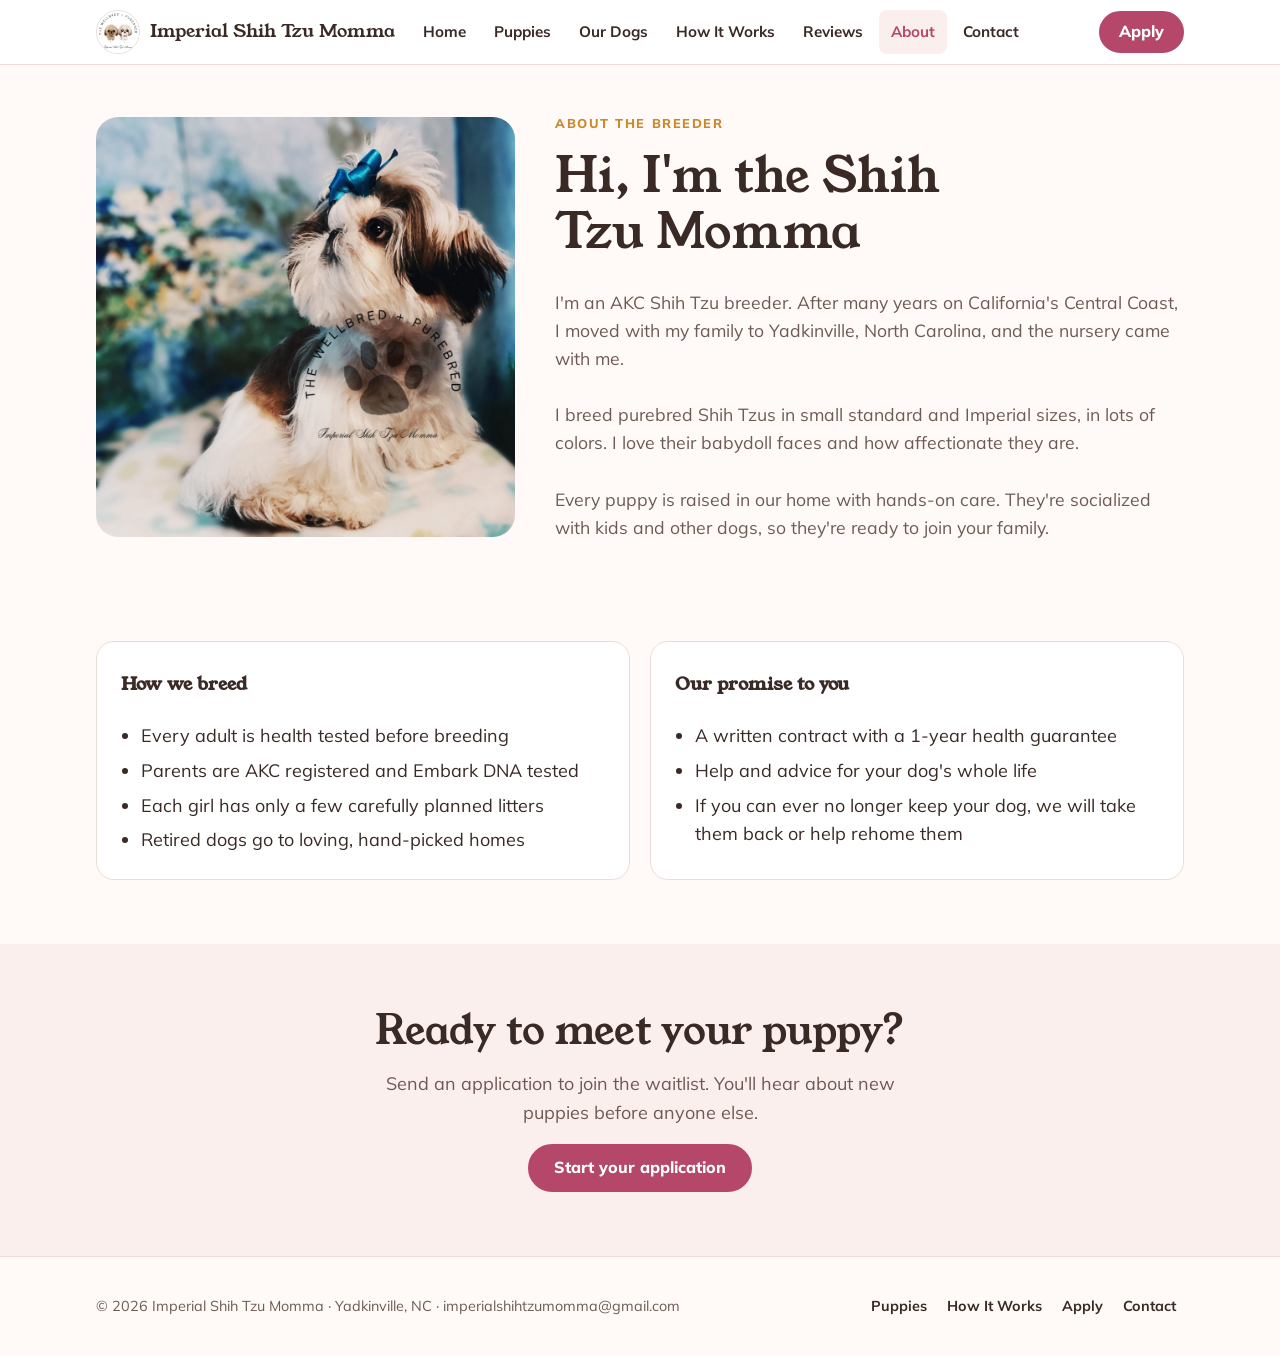
==== about.html @ 70576f69 "Imperial Shih Tzu Momma website" ====
<!doctype html>
<html lang="en">
<head>
<meta charset="utf-8">
<meta name="viewport" content="width=device-width, initial-scale=1, viewport-fit=cover">
<title>About | Imperial Shih Tzu Momma</title>
<meta name="description" content="About Imperial Shih Tzu Momma, an AKC Shih Tzu breeder in Yadkinville, North Carolina.">
<meta property="og:title" content="About | Imperial Shih Tzu Momma">
<meta property="og:description" content="About Imperial Shih Tzu Momma, an AKC Shih Tzu breeder in Yadkinville, North Carolina.">
<meta property="og:image" content="images/pup-red-girl.jpg">
<link rel="icon" href="images/logo.jpg">
<link rel="preconnect" href="https://fonts.googleapis.com">
<link rel="preconnect" href="https://fonts.gstatic.com" crossorigin>
<link rel="stylesheet" href="https://fonts.googleapis.com/css2?family=Young+Serif&family=Mulish:wght@400;600;700;800&display=swap">
<link rel="stylesheet" href="css/styles.css">
</head>
<body>
<a class="skip" href="#main">Skip to content</a>
<header>
  <div class="wrap bar">
    <a class="brand" href="index.html"><img src="images/logo.jpg" alt="">Imperial Shih Tzu Momma</a>
    <button class="menu-btn" id="menuBtn" aria-expanded="false" aria-controls="mainNav">Menu</button>
    <nav id="mainNav" aria-label="Main">
      <ul>
        <li><a href="index.html">Home</a></li>
        <li><a href="puppies.html">Puppies</a></li>
        <li><a href="our-dogs.html">Our Dogs</a></li>
        <li><a href="how-it-works.html">How It Works</a></li>
        <li><a href="reviews.html">Reviews</a></li>
        <li><a href="about.html" aria-current="page">About</a></li>
        <li><a href="contact.html">Contact</a></li>
      </ul>
    </nav>
    <a class="btn primary" href="apply.html">Apply</a>
  </div>
</header>
<main id="main">
<section class="page-hero">
  <div class="wrap about">
    <img src="images/parti-blue-bow.jpg" alt="Parti colored Shih Tzu with a blue bow" loading="lazy">
    <div class="copy">
      <span class="eyebrow">About the breeder</span>
      <h1>Hi, I'm the Shih Tzu Momma</h1>
      <p>I'm an AKC Shih Tzu breeder. After many years on California's Central Coast, I moved with my family to Yadkinville, North Carolina, and the nursery came with me.</p>
      <p>I breed purebred Shih Tzus in small standard and Imperial sizes, in lots of colors. I love their babydoll faces and how affectionate they are.</p>
      <p>Every puppy is raised in our home with hands-on care. They're socialized with kids and other dogs, so they're ready to join your family.</p>
    </div>
  </div>
</section>
<section>
  <div class="wrap">
    <div class="two">
      <div class="panel">
        <h2 class="subhead">How we breed</h2>
        <ul>
          <li>Every adult is health tested before breeding</li>
          <li>Parents are AKC registered and Embark DNA tested</li>
          <li>Each girl has only a few carefully planned litters</li>
          <li>Retired dogs go to loving, hand-picked homes</li>
        </ul>
      </div>
      <div class="panel">
        <h2 class="subhead">Our promise to you</h2>
        <ul>
          <li>A written contract with a 1-year health guarantee</li>
          <li>Help and advice for your dog's whole life</li>
          <li>If you can ever no longer keep your dog, we will take them back or help rehome them</li>
        </ul>
      </div>
    </div>
  </div>
</section>
<section class="alt cta-band">
  <div class="wrap">
    <h2>Ready to meet your puppy?</h2>
    <p>Send an application to join the waitlist. You'll hear about new puppies before anyone else.</p>
    <a class="btn primary" href="apply.html">Start your application</a>
  </div>
</section>
</main>
<footer>
  <div class="wrap">
    <span>© 2026 Imperial Shih Tzu Momma · Yadkinville, NC · imperialshihtzumomma@gmail.com</span>
    <nav aria-label="Footer"><ul><li><a href="puppies.html">Puppies</a></li><li><a href="how-it-works.html">How It Works</a></li><li><a href="apply.html">Apply</a></li><li><a href="contact.html">Contact</a></li></ul></nav>
  </div>
</footer>
<script src="js/main.js"></script>
</body>
</html>
---- css/styles.css ----
html{-webkit-text-size-adjust:100%}
body{margin:0}
img{max-width:100%;height:auto}
[hidden]{display:none!important}
/* Layout: one calm scrolling page, sticky nav, photo-first cards; each section = one Wix page */
:root{
  --bg:#fffaf8; --surface:#ffffff; --tint:#fbefee; --fg:#3a2a26; --muted:#6e5a54;
  --rose:#b5476a; --rose-ink:#ffffff; --honey:#c98a2b; --line:#ecdcd8; --sold:#8a7b77;
  --display:"Young Serif",Georgia,serif; --body:"Mulish",system-ui,-apple-system,"Segoe UI",sans-serif;
}
@media (prefers-color-scheme:dark){:root:not([data-theme="light"]){
  --bg:#1f1817; --surface:#2a2120; --tint:#33272a; --fg:#f5ebe8; --muted:#c9b6b0;
  --rose:#f08aab; --rose-ink:#2a1219; --honey:#e9b45e; --line:#46383a; --sold:#a8999a; color-scheme:dark}}
:root[data-theme="dark"]{
  --bg:#1f1817; --surface:#2a2120; --tint:#33272a; --fg:#f5ebe8; --muted:#c9b6b0;
  --rose:#f08aab; --rose-ink:#2a1219; --honey:#e9b45e; --line:#46383a; --sold:#a8999a; color-scheme:dark}
*{box-sizing:border-box}
html{scroll-behavior:smooth;scroll-padding-top:72px}
@media (prefers-reduced-motion:reduce){html{scroll-behavior:auto}}
body{background:var(--bg);color:var(--fg);font-family:var(--body);font-size:18px;line-height:1.6}
body::before{content:"";position:fixed;inset:0 0 auto;height:env(safe-area-inset-top,0px);z-index:10;background:var(--surface)}
.wrap{max-width:1120px;margin:0 auto;padding-left:max(16px,env(safe-area-inset-left,0px));padding-right:max(16px,env(safe-area-inset-right,0px))}
h1,h2,h3{font-family:var(--display);font-weight:400;line-height:1.15;text-wrap:balance;margin:0}
h2{font-size:clamp(1.8rem,4vw,2.5rem)} h3{font-size:1.3rem}
p{margin:0}
a{color:var(--rose)}
:focus-visible{outline:3px solid var(--honey);outline-offset:3px;border-radius:6px}
.skip{position:absolute;left:-999px;top:8px;background:var(--rose);color:var(--rose-ink);padding:10px 16px;border-radius:8px;z-index:20}
.skip:focus{left:16px}
.eyebrow{font-size:.8rem;font-weight:800;letter-spacing:.12em;text-transform:uppercase;color:var(--honey)}
.btn{display:inline-flex;align-items:center;justify-content:center;min-height:48px;padding:0 24px;border-radius:999px;font-weight:800;font-size:1rem;text-decoration:none;border:2px solid var(--rose)}
.btn.primary{background:var(--rose);color:var(--rose-ink)}
.btn.ghost{color:var(--rose);background:transparent}
.btn:hover{filter:brightness(1.07)}


/* header */
header{position:sticky;top:env(safe-area-inset-top,0px);z-index:5;background:var(--surface);border-bottom:1px solid var(--line)}
.bar{display:flex;align-items:center;gap:16px;min-height:64px}
.brand{display:flex;align-items:center;gap:10px;text-decoration:none;color:var(--fg);font-family:var(--display);font-size:1.15rem;white-space:nowrap}
.brand img{width:44px;height:44px;border-radius:50%;object-fit:cover;border:1px solid var(--line)}
nav ul{display:flex;gap:4px;list-style:none;margin:0;padding:0}
nav a{display:block;padding:10px 12px;border-radius:8px;color:var(--fg);text-decoration:none;font-weight:700;font-size:.95rem}
nav a:hover{background:var(--tint)}
.bar .btn{margin-left:auto;min-height:42px;padding:0 18px}
.menu-btn{display:none;margin-left:auto;min-height:44px;padding:0 14px;border-radius:10px;border:2px solid var(--line);background:var(--surface);color:var(--fg);font:700 1rem var(--body)}
@media (max-width:980px){
  .menu-btn{display:block}
  .bar>.btn{display:none}
  nav{position:absolute;left:0;right:0;top:100%;background:var(--surface);border-bottom:1px solid var(--line)}
  nav:not(.open){display:none}
  nav ul{flex-direction:column;padding:8px max(16px,env(safe-area-inset-right,0px)) 16px max(16px,env(safe-area-inset-left,0px))}
  nav a{font-size:1.1rem;padding:14px 12px}
}

section{padding-block:64px}
section.alt{background:var(--tint)}
.head{display:grid;gap:10px;max-width:46rem;margin-bottom:32px}
.head p{color:var(--muted)}

/* hero */
.hero{padding-block:48px 56px}
.hero .wrap{display:grid;grid-template-columns:1.1fr .9fr;gap:40px;align-items:center}
.hero h1{font-size:clamp(2.2rem,5.4vw,3.6rem)}
.hero h1 em{font-style:normal;color:var(--rose)}
.hero-copy{display:grid;gap:20px;min-width:0}
.hero-copy>p{font-size:1.15rem;color:var(--muted);max-width:34rem}
.ctas{display:flex;flex-wrap:wrap;gap:12px}
.facts{display:flex;flex-wrap:wrap;gap:8px;list-style:none;padding:0;margin:4px 0 0}
.facts li{background:var(--surface);border:1px solid var(--line);border-radius:999px;padding:6px 14px;font-size:.9rem;font-weight:700}
.hero-photos{display:grid;grid-template-columns:1fr 1fr;gap:12px}
.hero-photos img{width:100%;aspect-ratio:4/5;object-fit:cover;border-radius:20px}
.hero-photos img:nth-child(2){margin-top:40px}
@media (max-width:760px){.hero .wrap{grid-template-columns:1fr}.hero-photos img:nth-child(2){margin-top:24px}}

/* cards */
.grid{display:grid;grid-template-columns:repeat(auto-fill,minmax(240px,1fr));gap:20px}
.pup{background:var(--surface);border:1px solid var(--line);border-radius:18px;overflow:hidden;display:flex;flex-direction:column}
.pup img{width:100%;aspect-ratio:1;object-fit:cover;display:block}
.pup .body{padding:16px 18px 20px;display:grid;gap:8px;flex:1;align-content:start}
.row{display:flex;align-items:center;justify-content:space-between;gap:8px;flex-wrap:wrap}
.tag{font-size:.75rem;font-weight:800;letter-spacing:.06em;text-transform:uppercase;border-radius:999px;padding:4px 10px}
.tag.ready{background:var(--rose);color:var(--rose-ink)}
.tag.sold{background:var(--line);color:var(--fg)}
.price{font-weight:800;font-size:1.15rem;font-variant-numeric:tabular-nums}
.meta{font-size:.88rem;color:var(--muted)}
.pup p.desc{font-size:.98rem}
.pup .btn{margin-top:6px;min-height:44px}
.sold-strip{margin-top:44px}
.sold-strip h3{margin-bottom:16px}
.sold-grid{display:grid;grid-template-columns:repeat(auto-fill,minmax(150px,1fr));gap:14px}
.sold-grid figure{margin:0;display:grid;gap:6px}
.sold-grid img{width:100%;aspect-ratio:1;object-fit:cover;border-radius:14px;filter:saturate(.75)}
.sold-grid figcaption{font-size:.85rem;color:var(--muted)}

/* litters */
.litter{background:var(--surface);border:1px solid var(--line);border-radius:22px;padding:24px;display:grid;grid-template-columns:auto 1fr;gap:28px;align-items:center}
.pair{display:flex;align-items:center;gap:10px}
.pair figure{margin:0;text-align:center;display:grid;gap:6px;font-weight:700;font-size:.9rem}
.pair img{width:130px;height:130px;border-radius:50%;object-fit:cover;border:4px solid var(--tint)}
.pair .plus{font-family:var(--display);font-size:2rem;color:var(--honey)}
.litter .info{display:grid;gap:10px;min-width:0}
.litter dl{display:grid;grid-template-columns:max-content 1fr;gap:6px 16px;margin:0;font-size:.98rem}
.litter dt{font-weight:800}
.litter dd{margin:0;color:var(--muted)}
@media (max-width:700px){.litter{grid-template-columns:1fr}.pair{justify-content:center}.pair img{width:110px;height:110px}}

/* dogs */
.dogs{display:grid;grid-template-columns:repeat(auto-fill,minmax(200px,1fr));gap:20px}
.dog{margin:0;display:grid;gap:8px}
.dog img{width:100%;aspect-ratio:1;object-fit:cover;border-radius:18px}
.dog figcaption{display:grid;gap:2px}
.dog strong{font-family:var(--display);font-weight:400;font-size:1.25rem}
.dog span{font-size:.9rem;color:var(--muted)}
.subhead{margin:8px 0 16px;font-size:1.1rem;font-weight:800}
.subhead:not(:first-of-type){margin-top:40px}

/* steps */
.steps{list-style:none;padding:0;margin:0;display:grid;grid-template-columns:repeat(auto-fit,minmax(200px,1fr));gap:16px;counter-reset:s}
.steps li{background:var(--surface);border:1px solid var(--line);border-radius:18px;padding:22px;display:grid;gap:8px;align-content:start;counter-increment:s}
.steps li::before{content:counter(s);width:40px;height:40px;border-radius:50%;background:var(--rose);color:var(--rose-ink);display:grid;place-items:center;font-weight:800}
.steps p{font-size:.97rem;color:var(--muted)}
.two{display:grid;grid-template-columns:1fr 1fr;gap:20px;margin-top:28px}
@media (max-width:760px){.two{grid-template-columns:1fr}}
.panel{background:var(--surface);border:1px solid var(--line);border-radius:18px;padding:24px;display:grid;gap:12px;align-content:start}
.panel ul{margin:0;padding-left:20px;display:grid;gap:6px}
.faq{display:grid;gap:10px;margin-top:28px}
details{background:var(--surface);border:1px solid var(--line);border-radius:14px;padding:4px 20px}
summary{cursor:pointer;font-weight:800;padding:14px 0;min-height:44px}
details p{padding-bottom:16px;color:var(--muted)}

/* reviews */
.reviews{display:grid;grid-template-columns:repeat(auto-fit,minmax(260px,1fr));gap:20px}
.review{margin:0;background:var(--surface);border:1px solid var(--line);border-radius:18px;overflow:hidden;display:flex;flex-direction:column}
.review img{width:100%;aspect-ratio:4/3;object-fit:cover}
.review blockquote{margin:0;padding:20px 20px 8px;font-family:var(--display);font-size:1.12rem;line-height:1.45}
.review figcaption{padding:0 20px 20px;font-size:.9rem;color:var(--muted)}

/* about */
.about{display:grid;grid-template-columns:.8fr 1.2fr;gap:40px;align-items:center}
.about img{width:100%;border-radius:22px;aspect-ratio:1;object-fit:cover}
.about .copy{display:grid;gap:16px;min-width:0}
@media (max-width:760px){.about{grid-template-columns:1fr}}

/* adults */
.adult{display:grid;grid-template-columns:220px 1fr;gap:24px;align-items:center;background:var(--surface);border:1px solid var(--line);border-radius:22px;padding:20px;margin-top:24px}
.adult img{width:100%;aspect-ratio:1;object-fit:cover;border-radius:16px}
.adult div{display:grid;gap:8px;min-width:0}
@media (max-width:600px){.adult{grid-template-columns:1fr}}

/* contact */
.contact{display:grid;grid-template-columns:1fr 1fr;gap:32px}
@media (max-width:760px){.contact{grid-template-columns:1fr}}
.contact .info{display:grid;gap:16px;align-content:start}
.copyline{display:flex;flex-wrap:wrap;gap:10px;align-items:center}
.copyline code{font-family:var(--body);font-weight:800;font-size:1.05rem;background:var(--surface);border:1px solid var(--line);border-radius:10px;padding:8px 12px;user-select:all;word-break:break-all}
.copyline button{min-height:44px;padding:0 16px;border-radius:999px;border:2px solid var(--rose);background:transparent;color:var(--rose);font:800 .95rem var(--body);cursor:pointer}
form{background:var(--surface);border:1px solid var(--line);border-radius:20px;padding:24px;display:grid;gap:14px}
label{font-weight:700;font-size:.95rem;display:grid;gap:6px}
input,textarea,select{font:inherit;font-size:1rem;padding:12px 14px;border-radius:10px;border:1.5px solid var(--line);background:var(--bg);color:var(--fg);min-height:48px}
.form-note{font-size:.85rem;color:var(--muted)}
.sent{font-weight:800;color:var(--rose)}

footer{border-top:1px solid var(--line);padding-block:32px;font-size:.9rem;color:var(--muted)}
footer .wrap{display:flex;flex-wrap:wrap;gap:12px 24px;justify-content:space-between;align-items:center}
footer nav{position:static;border:0;background:none;display:flex !important}
footer ul{flex-direction:row !important;flex-wrap:wrap;padding:0 !important}
footer a{font-size:.9rem;padding:6px 8px}

/* multi-page additions */
nav a[aria-current="page"]{background:var(--tint);color:var(--rose)}
.page-hero{padding-block:48px 8px}
.page-hero h1{font-size:clamp(2rem,5vw,3rem)}
.page-hero p{color:var(--muted);max-width:44rem;margin-top:12px;font-size:1.1rem}
.cta-band{text-align:center}
.cta-band .wrap{display:grid;gap:16px;justify-items:center}
.cta-band p{color:var(--muted);max-width:36rem}
.more{margin-top:28px}
fieldset{border:1px solid var(--line);border-radius:14px;padding:16px 18px;display:grid;gap:14px;margin:0}
legend{font-family:var(--display);font-size:1.2rem;padding:0 6px}
.choice{display:flex;flex-wrap:wrap;gap:8px 20px;font-weight:600}
.choice label{display:flex;align-items:center;gap:8px;font-weight:600;min-height:44px}
.choice input{min-height:auto;width:20px;height:20px;accent-color:var(--rose)}
.q{display:grid;gap:6px}
.q>span{font-weight:700;font-size:.95rem}
.req{color:var(--rose)}
.form-wide{max-width:760px}
.cols{display:grid;grid-template-columns:1fr 1fr;gap:14px}
@media (max-width:600px){.cols{grid-template-columns:1fr}}
.social{display:flex;gap:10px;flex-wrap:wrap}
.form-wide{background:none;border:0;padding:0}
.pup .body{display:flex;flex-direction:column}
.pup .body .btn{margin-top:auto}
.pup .body p.desc{margin-bottom:6px}
.litter{grid-template-columns:1fr;justify-items:center;text-align:center;gap:24px}
.litter .pair{justify-content:center}
.litter .info{justify-items:center}
.litter dl{text-align:left;margin-inline:auto}
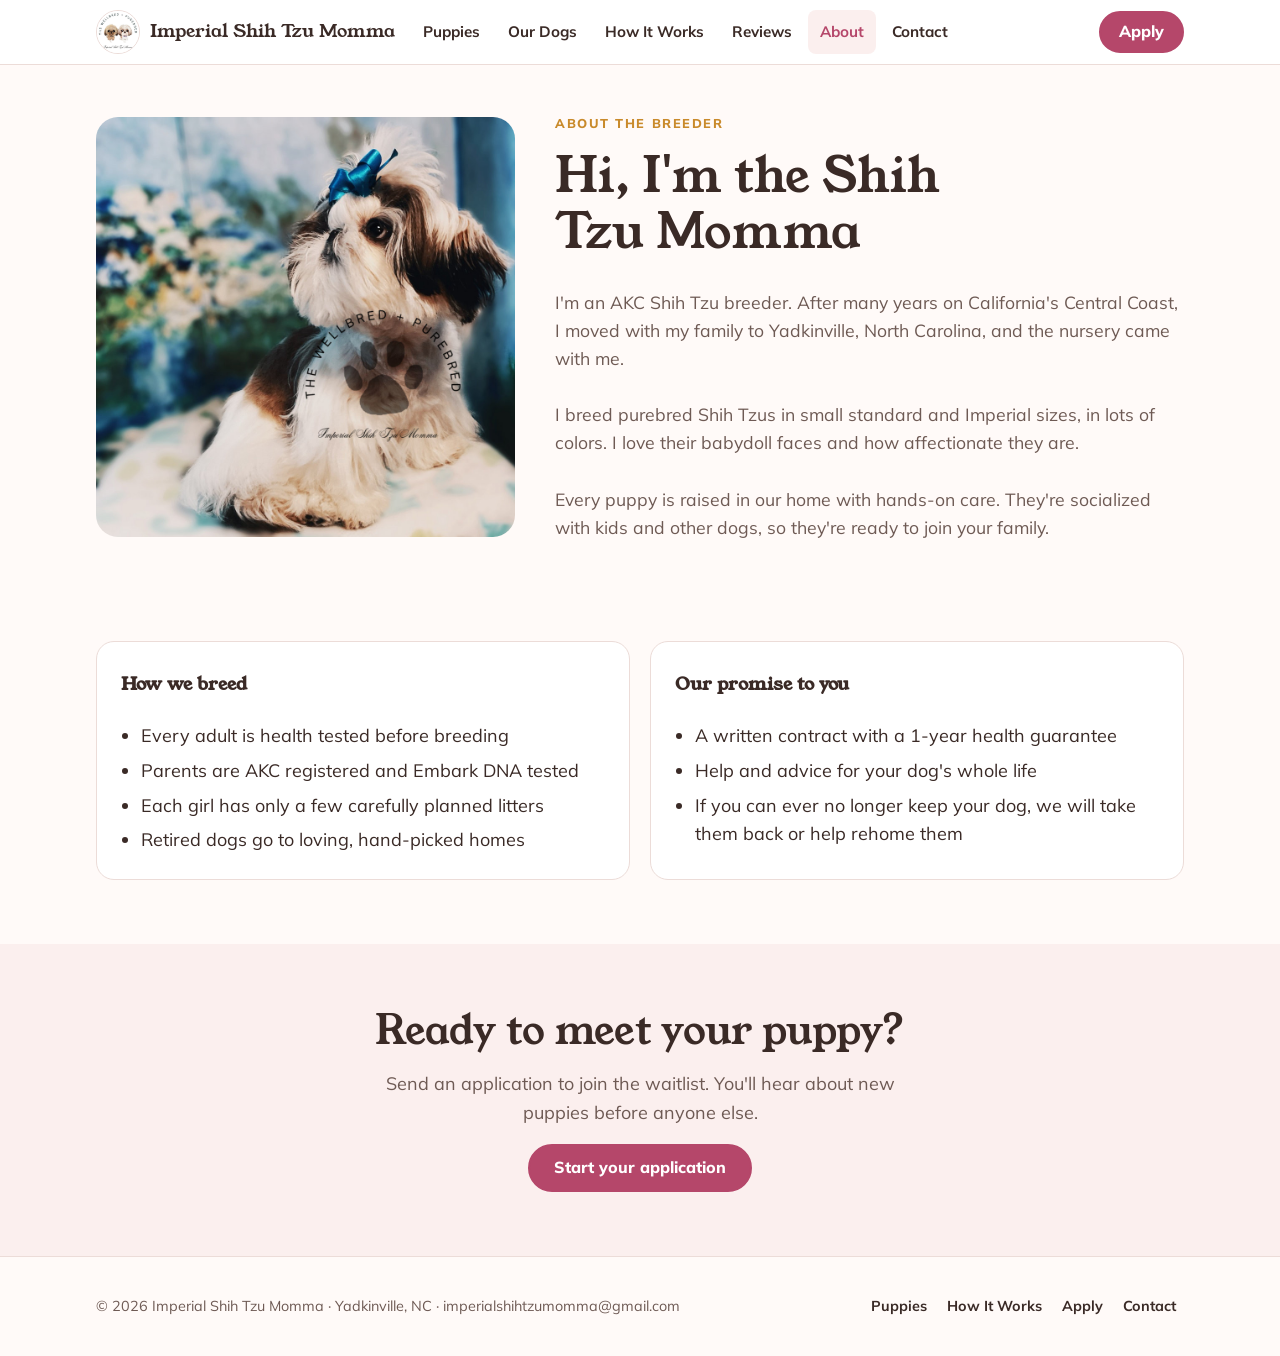
==== commit e51c21b2: "Remove Home from menu; logo links home" ====
--- a/about.html
+++ b/about.html
@@ -22,7 +22,6 @@
     <button class="menu-btn" id="menuBtn" aria-expanded="false" aria-controls="mainNav">Menu</button>
     <nav id="mainNav" aria-label="Main">
       <ul>
-        <li><a href="index.html">Home</a></li>
         <li><a href="puppies.html">Puppies</a></li>
         <li><a href="our-dogs.html">Our Dogs</a></li>
         <li><a href="how-it-works.html">How It Works</a></li>
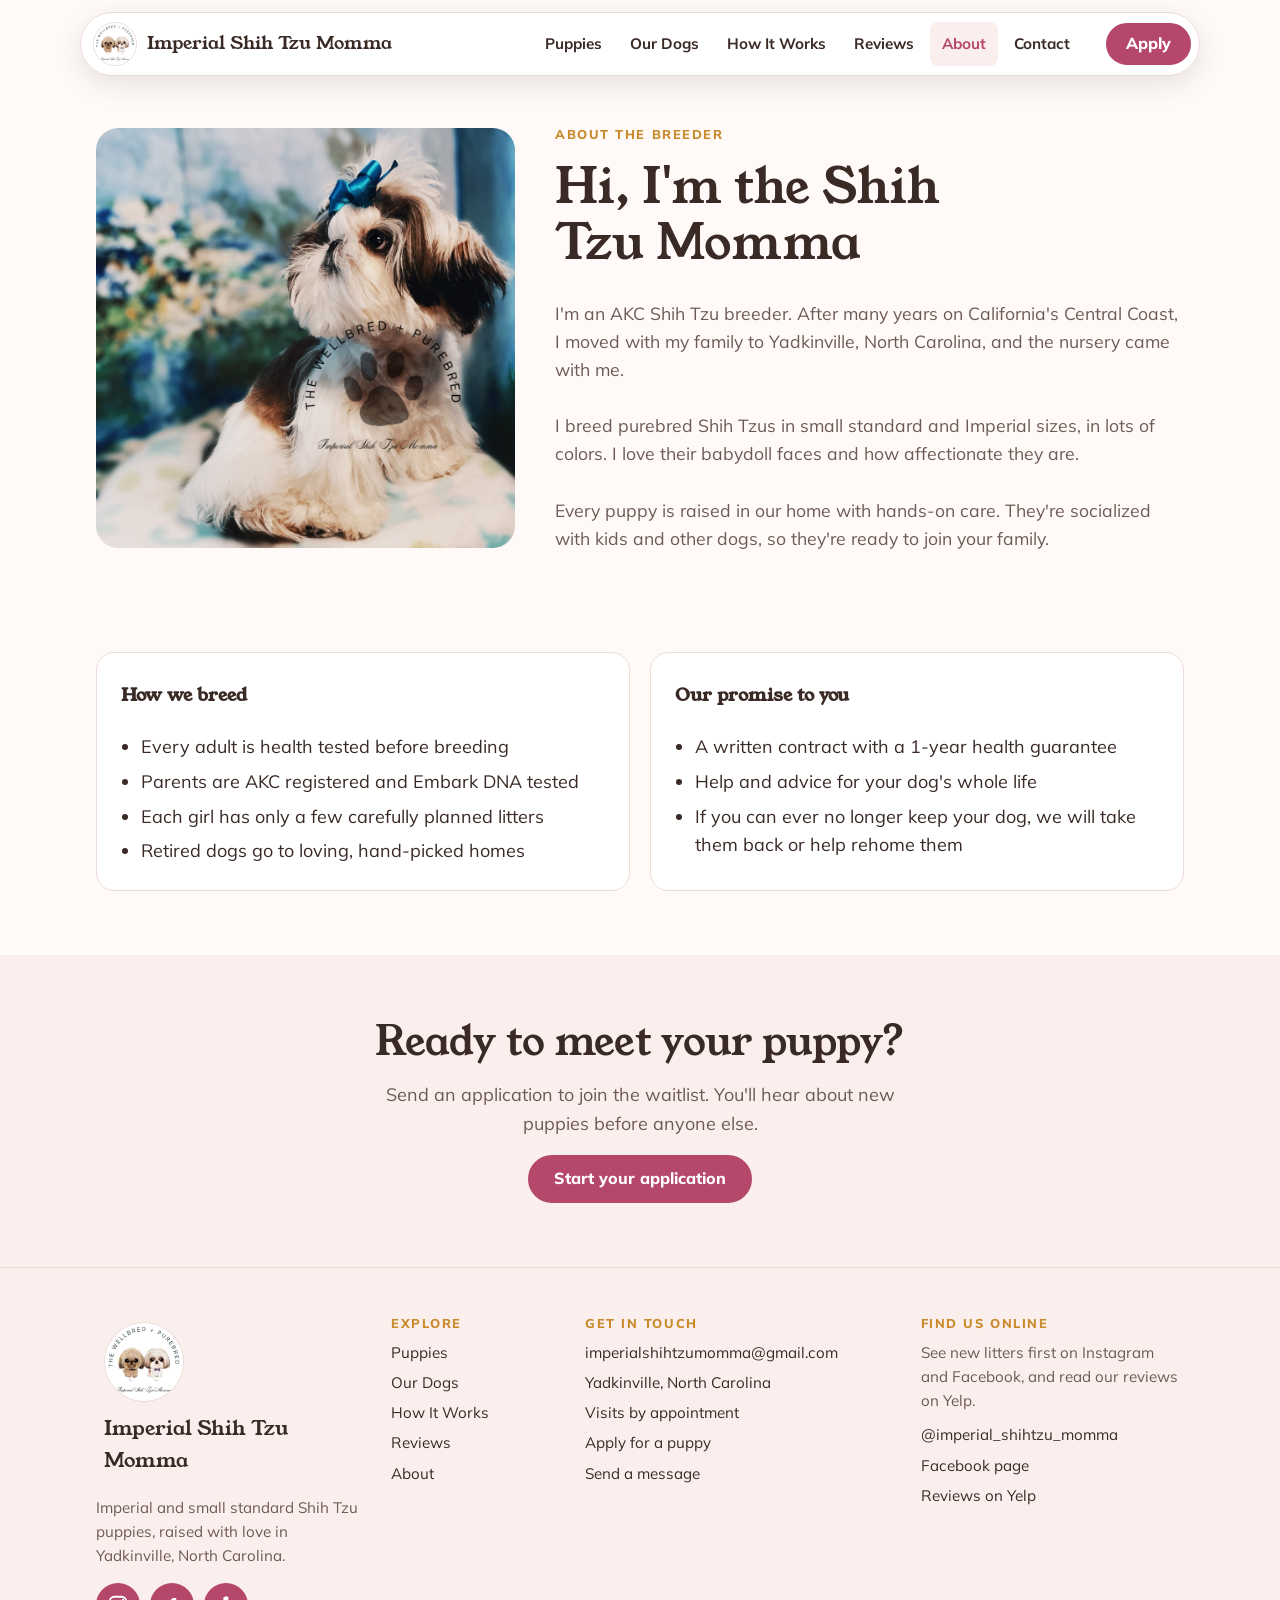
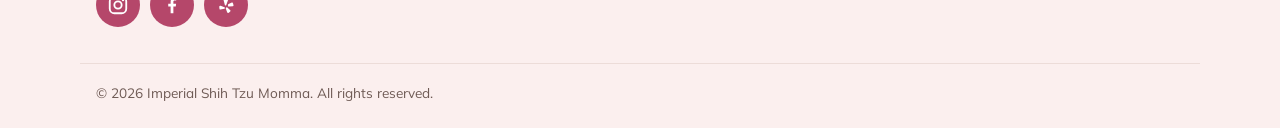
==== commit 65e14bab: "Floating menu, new footer with social links, alignment fixes" ====
--- a/about.html
+++ b/about.html
@@ -78,10 +78,31 @@
 </section>
 </main>
 <footer>
-  <div class="wrap">
-    <span>© 2026 Imperial Shih Tzu Momma · Yadkinville, NC · imperialshihtzumomma@gmail.com</span>
-    <nav aria-label="Footer"><ul><li><a href="puppies.html">Puppies</a></li><li><a href="how-it-works.html">How It Works</a></li><li><a href="apply.html">Apply</a></li><li><a href="contact.html">Contact</a></li></ul></nav>
+  <div class="wrap foot">
+    <div class="foot-brand">
+      <a class="brand" href="index.html"><img src="images/logo.jpg" alt="">Imperial Shih Tzu Momma</a>
+      <p>Imperial and small standard Shih Tzu puppies, raised with love in Yadkinville, North Carolina.</p>
+      <div class="socials">
+        <a href="https://www.instagram.com/imperial_shihtzu_momma/" rel="noopener" aria-label="Instagram"><svg viewBox="0 0 24 24" aria-hidden="true"><rect x="3" y="3" width="18" height="18" rx="5" fill="none" stroke="currentColor" stroke-width="2"/><circle cx="12" cy="12" r="4" fill="none" stroke="currentColor" stroke-width="2"/><circle cx="17.5" cy="6.5" r="1.3" fill="currentColor"/></svg></a>
+        <a href="https://www.facebook.com/profile.php?id=100063466035252" rel="noopener" aria-label="Facebook"><svg viewBox="0 0 24 24" aria-hidden="true"><path fill="currentColor" d="M13.5 21v-7.5h2.6l.4-3h-3V8.6c0-.9.3-1.5 1.5-1.5h1.6V4.4c-.3 0-1.2-.1-2.3-.1-2.3 0-3.8 1.4-3.8 3.9v2.3H7.9v3h2.6V21z"/></svg></a>
+        <a href="https://www.yelp.com/biz/imperial-shih-tzu-momma-santa-maria" rel="noopener" aria-label="Yelp"><svg viewBox="0 0 24 24" aria-hidden="true"><path fill="currentColor" d="M11.2 2.6c.4-.2 2.6.5 3.3.9.4.2.5.6.4 1l-2.6 7.4c-.3.8-1.4.7-1.6-.1L8.9 4.9c-.1-.4.1-.8.5-1 .5-.4 1.4-1 1.8-1.3zM6.1 12.9l4.2 1.5c.8.3.7 1.4-.1 1.6l-4.3 1c-.4.1-.8-.1-.9-.5-.3-.8-.4-2.1-.3-2.9 0-.5.6-.9 1.4-.7zm7.3 1.7l3.3 3.1c.3.3.3.7.1 1-.5.7-1.6 1.6-2.4 1.9-.4.2-.8 0-1-.4l-1.6-4.2c-.3-.8.8-1.5 1.6-1.4zm.9-3.4l4.1-1.8c.4-.2.8 0 1 .3.4.7.8 2 .8 2.8 0 .4-.3.8-.7.8l-4.4.4c-.9.1-1.3-1-.8-1.5z"/></svg></a>
+      </div>
+    </div>
+    <div class="foot-col">
+      <h2>Explore</h2>
+      <ul><li><a href="puppies.html">Puppies</a></li><li><a href="our-dogs.html">Our Dogs</a></li><li><a href="how-it-works.html">How It Works</a></li><li><a href="reviews.html">Reviews</a></li><li><a href="about.html">About</a></li></ul>
+    </div>
+    <div class="foot-col">
+      <h2>Get in touch</h2>
+      <ul><li>imperialshihtzumomma@gmail.com</li><li>Yadkinville, North Carolina</li><li>Visits by appointment</li><li><a href="apply.html">Apply for a puppy</a></li><li><a href="contact.html">Send a message</a></li></ul>
+    </div>
+    <div class="foot-col">
+      <h2>Find us online</h2>
+      <p>See new litters first on Instagram and Facebook, and read our reviews on Yelp.</p>
+      <ul><li><a href="https://www.instagram.com/imperial_shihtzu_momma/" rel="noopener">@imperial_shihtzu_momma</a></li><li><a href="https://www.facebook.com/profile.php?id=100063466035252" rel="noopener">Facebook page</a></li><li><a href="https://www.yelp.com/biz/imperial-shih-tzu-momma-santa-maria" rel="noopener">Reviews on Yelp</a></li></ul>
+    </div>
   </div>
+  <div class="wrap foot-base">© 2026 Imperial Shih Tzu Momma. All rights reserved.</div>
 </footer>
 <script src="js/main.js"></script>
 </body>
--- a/css/styles.css
+++ b/css/styles.css
@@ -196,3 +196,55 @@
 .litter .pair{justify-content:center}
 .litter .info{justify-items:center}
 .litter dl{text-align:left;margin-inline:auto}
+
+/* floating nav */
+header{background:transparent;border-bottom:0;top:calc(env(safe-area-inset-top,0px) + 12px);margin-top:12px;padding-left:max(16px,env(safe-area-inset-left,0px));padding-right:max(16px,env(safe-area-inset-right,0px))}
+header .bar{background:color-mix(in srgb,var(--surface) 92%,transparent);backdrop-filter:blur(10px);-webkit-backdrop-filter:blur(10px);border:1px solid var(--line);border-radius:999px;box-shadow:0 8px 24px rgba(58,42,38,.12);padding:0 8px 0 12px;min-height:64px}
+body::before{background:transparent}
+header nav{margin-left:auto}
+.bar>.btn{margin-left:8px}
+@media (max-width:980px){
+  header nav{top:calc(100% + 8px);left:max(16px,env(safe-area-inset-left,0px));right:max(16px,env(safe-area-inset-right,0px));border:1px solid var(--line);border-radius:20px;box-shadow:0 8px 24px rgba(58,42,38,.12)}
+}
+
+/* footer */
+footer{background:var(--tint);border-top:1px solid var(--line);padding-block:48px 24px;margin-top:0}
+footer .foot{display:grid;grid-template-columns:1.4fr 1fr 1fr 1.2fr;gap:32px;align-items:start;justify-content:stretch}
+@media (max-width:860px){footer .foot{grid-template-columns:1fr 1fr}}
+@media (max-width:520px){footer .foot{grid-template-columns:1fr}}
+.foot-brand{display:grid;gap:14px;min-width:0}
+.foot-brand p,.foot-col p{color:var(--muted);font-size:.95rem}
+.foot-col{display:grid;gap:10px;min-width:0}
+.foot-col h2{font-family:var(--body);font-size:.8rem;font-weight:800;letter-spacing:.12em;text-transform:uppercase;color:var(--honey)}
+.foot-col ul{list-style:none;margin:0;padding:0;display:grid;gap:6px;font-size:.95rem;color:var(--fg);word-break:break-word}
+footer .foot-col a{color:var(--fg);padding:0;font-size:.95rem;text-decoration:none}
+footer .foot-col a:hover{color:var(--rose);text-decoration:underline}
+.socials{display:flex;gap:10px}
+.socials a{width:44px;height:44px;border-radius:50%;display:grid;place-items:center;background:var(--rose);color:var(--rose-ink);padding:0}
+.socials a:hover{filter:brightness(1.1)}
+.socials svg{width:22px;height:22px}
+.foot-base{display:block;margin-top:36px;padding-top:18px;border-top:1px solid var(--line);font-size:.85rem;color:var(--muted)}
+footer .foot{grid-template-columns:1.3fr .8fr 1.5fr 1.3fr}
+@media (max-width:860px){footer .foot{grid-template-columns:1fr 1fr}}
+@media (max-width:520px){footer .foot{grid-template-columns:1fr}}
+.foot-col ul{word-break:normal;overflow-wrap:anywhere}
+.review blockquote{flex:1}
+.review figcaption{margin-top:auto}
+.review blockquote{display:flex;align-items:center;padding-bottom:20px}
+
+/* keep items in a row top-aligned */
+.dog,.sold-grid figure,.steps li,.panel,.foot-col,.foot-brand,.pair figure{align-content:start}
+.steps li h3{min-height:0}
+
+/* row alignment pass */
+.steps li{grid-row:span 3;grid-template-rows:subgrid;row-gap:8px}
+.grid{row-gap:20px}
+.pup{display:grid;grid-row:span 6;grid-template-rows:subgrid;row-gap:0}
+.pup .body{display:grid;grid-row:span 5;grid-template-rows:subgrid;row-gap:8px;align-content:stretch}
+.pup .body .btn{margin-top:0;align-self:end}
+.sold-grid figcaption{display:flex;flex-direction:column;align-items:flex-start;gap:4px}
+.adult div div{display:block}
+footer .brand{white-space:normal}
+.foot-brand .brand{align-items:center}
+footer .foot-brand .brand{flex-direction:column;align-items:flex-start;gap:10px;white-space:normal;font-size:1.25rem;min-width:0}
+footer .foot-brand .brand img{width:80px;height:80px}
